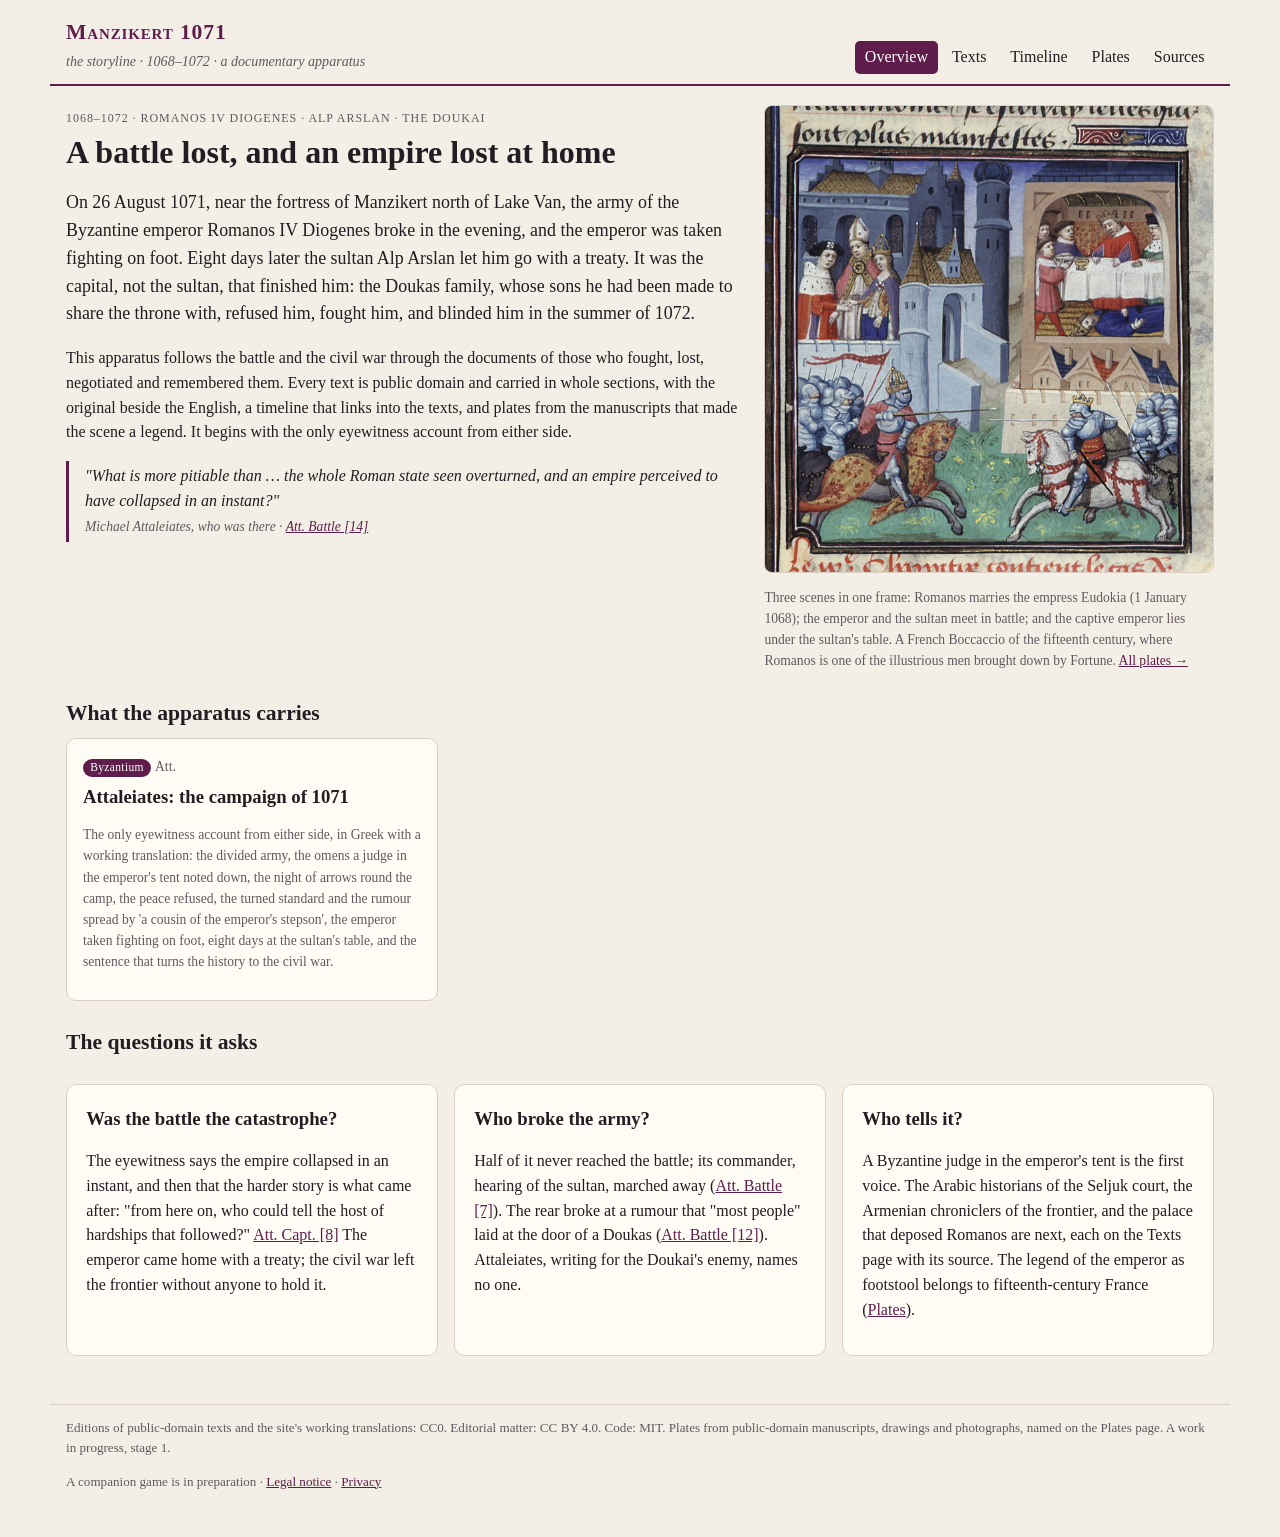
==== index.html @ afc09e72 "Stage 1: Attaleiates on the campaign of 1071, timeline, plates The eyewitness account of Michael Att" ====
<!doctype html>
<html lang="en">
<head>
<meta charset="utf-8">
<meta name="viewport" content="width=device-width, initial-scale=1">
<title>Manzikert 1071</title>
<meta name="description" content="A documentary apparatus for the battle of Manzikert (1071) and the Byzantine civil war that followed: public-domain sources, Byzantine, Arabic and Armenian, with the original beside the English, a timeline and plates.">
<meta property="og:type" content="website">
<meta property="og:title" content="Manzikert 1071">
<meta property="og:description" content="The battle of 1071 and the civil war that followed, in public-domain sources with the original beside the English: the eyewitness Attaleiates first, the Arabic and Armenian voices next.">
<meta name="twitter:card" content="summary_large_image">
<link rel="stylesheet" href="style.css">
<link rel="icon" type="image/jpeg" href="assets/plates/seal_t.jpg">
</head>
<body>
<header class="top">
  <a class="brand" href="#/">
    <strong>Manzikert 1071</strong>
    <em>the storyline · 1068–1072 · a documentary apparatus</em>
  </a>
  <nav>
    <a href="#/">Overview</a>
    <a href="#/texts">Texts</a>
    <a href="#/compare" id="navCompare" hidden>Compare</a>
    <a href="#/timeline">Timeline</a>
    <a href="#/plates">Plates</a>
    <a href="#/sources">Sources</a>
  </nav>
</header>
<main id="view" aria-live="polite"></main>
<footer>
  <p>Editions of public-domain texts and the site's working translations: CC0. Editorial matter: CC BY 4.0. Code: MIT.
  Plates from public-domain manuscripts, drawings and photographs, named on the Plates page. A work in progress, stage 1.</p>
  <p>A companion game is in preparation · <a href="legal.html#notice">Legal notice</a> · <a href="legal.html#privacy">Privacy</a></p>
</footer>
<script src="app.js"></script>
</body>
</html>
---- style.css ----
:root{
  --paper:#f4efe6; --panel:#fffcf6; --ink:#231c22; --ink2:#62585f; --line:#dacfc0;
  --red:#5e1d4a; --gold:#8a6d2f; --sea:#2f5d62;
  --byzantium:#5e1d4a; --seljuk:#2f5d62; --armenian:#9a4a24; --syriac:#5a6b3a; --reception:#7a7064;
  --serif:"Iowan Old Style","Palatino Linotype",Palatino,"Book Antiqua",Georgia,serif;
}
*{box-sizing:border-box}
body{margin:0; background:var(--paper); color:var(--ink); font-family:var(--serif); line-height:1.55}
a{color:var(--red)}
.top{display:flex; justify-content:space-between; align-items:flex-end; flex-wrap:wrap; gap:.6rem 1.5rem;
  max-width:1180px; margin:0 auto; padding:1rem 16px .6rem; border-bottom:2px solid var(--red)}
.brand{text-decoration:none; color:inherit}
.brand strong{display:block; font-size:1.35rem; color:var(--red); font-variant:small-caps; letter-spacing:.04em}
.brand em{font-size:.88rem; color:var(--ink2)}
.top nav{display:flex; gap:.3rem; flex-wrap:wrap}
.top nav a{text-decoration:none; color:var(--ink); padding:.25rem .6rem; border-radius:5px}
.top nav a.on{background:var(--red); color:#fff}
main{max-width:1180px; margin:0 auto; padding:1.2rem 16px 2rem}
footer{max-width:1180px; margin:0 auto; padding:0 16px 2rem; font-size:.82rem; color:var(--ink2); border-top:1px solid var(--line)}
h1{font-size:2rem; margin:.2rem 0 .6rem; line-height:1.2}
h2{font-size:1.35rem; margin:1.6rem 0 .5rem}
h3{margin:.2rem 0 .3rem}
.lede{font-size:1.12rem; max-width:48rem}
.fine{font-size:.85rem; color:var(--ink2)}
.tag{font-size:.75rem; letter-spacing:.08em; text-transform:uppercase; color:var(--ink2)}
.panel{background:var(--panel); border:1px solid var(--line); border-radius:10px; padding:1rem 1.2rem; margin:1rem 0}
.readable{max-width:44rem}
.grid{display:grid; gap:1rem}
.g2{grid-template-columns:repeat(auto-fill,minmax(300px,1fr))}
.g4{grid-template-columns:repeat(auto-fill,minmax(210px,1fr))}
.card{background:var(--panel); border:1px solid var(--line); border-radius:10px; padding:.9rem 1rem; text-decoration:none; color:inherit; display:block}
a.card:hover{border-color:var(--red)}
.card.planned{opacity:.72; border-style:dashed}
.side{display:inline-block; font-size:.72rem; padding:0 .45rem; border-radius:99px; color:#fff; letter-spacing:.03em}
.side.byzantium{background:var(--byzantium)} .side.seljuk{background:var(--seljuk)} .side.armenian{background:var(--armenian)}
.side.syriac{background:var(--syriac)} .side.reception{background:var(--reception)}
.hero{display:grid; grid-template-columns:minmax(0,1.5fr) minmax(0,1fr); gap:1.5rem; align-items:start}
.hero img{width:100%; border-radius:8px; border:1px solid var(--line)}
figure{margin:0}
figcaption{font-size:.85rem; color:var(--ink2); margin-top:.4rem}
.quote{border-left:3px solid var(--red); padding:.2rem 0 .2rem 1rem; margin:1rem 0; font-style:italic}
/* reader */
.toc{display:flex; flex-wrap:wrap; gap:.4rem; margin:.6rem 0 1rem}
.toc a{border:1px solid var(--line); border-radius:6px; padding:.2rem .6rem; text-decoration:none; color:var(--ink); background:var(--panel); font-size:.9rem}
.toc a.on{border-color:var(--red); background:var(--red); color:#fff}
.langbar{display:flex; gap:.3rem; margin:.4rem 0 1rem}
.langbar button{font:inherit; font-size:.85rem; background:var(--panel); border:1px solid var(--line); border-radius:6px; padding:.2rem .7rem; cursor:pointer}
.langbar button.on{background:var(--ink); color:var(--paper); border-color:var(--ink)}
.unit{display:grid; grid-template-columns:4.6rem minmax(0,1fr); gap:.3rem .8rem; padding:.55rem 0; border-bottom:1px dotted var(--line)}
.unit .num{font-size:.78rem; color:var(--ink2); text-align:right; padding-top:.2rem}
.unit .num a{color:inherit; text-decoration:none}
.unit .pg{display:block; font-size:.7rem; line-height:1.25; margin-top:.3rem; color:var(--ink2); opacity:.85}
.unit.hl{background:#efdfe6}
.unit .cols{display:grid; grid-template-columns:1fr 1fr; gap:1.2rem}
.unit .cols.one{grid-template-columns:1fr}
.unit .orig{color:var(--ink2)}
.unit .orig[lang=grc]{font-family:"Gentium Plus","Gentium Book Plus","Palatino Linotype","GFS Didot","Times New Roman",serif; color:var(--ink); font-size:1.02em; line-height:1.6}
.unit.label .text{font-variant:small-caps; letter-spacing:.03em; font-weight:600; color:var(--red)}
.unit h4{margin:0 0 .3rem; font-size:.95rem; color:var(--red)}
.unit .text,.unit .orig{white-space:pre-line}
.unit .orig[dir=rtl]{font-family:"Traditional Arabic","Sakkal Majalla","Noto Naskh Arabic","Geeza Pro",serif; font-size:1.3em; line-height:1.9; color:var(--ink)}
.unit .translit{margin-top:.5rem; font-size:.88em; font-style:italic; color:var(--ink2)}
.note{grid-column:2; font-size:.84rem; color:var(--ink2); border-left:2px solid var(--gold); padding-left:.6rem}
.hinweis{font-size:.9rem}
/* timeline */
.tl{position:relative; margin:1rem 0 0 .6rem; padding-left:1.4rem; border-left:2px solid var(--line)}
.st{position:relative; margin:0 0 1.2rem; display:grid; grid-template-columns:minmax(0,1fr) 140px; gap:1rem; align-items:start}
.st::before{content:""; position:absolute; left:-1.95rem; top:.35rem; width:12px; height:12px; border-radius:50%; background:var(--c,var(--ink)); border:2px solid var(--paper)}
.st .d{font-size:.82rem; color:var(--ink2)}
.st img{width:140px; border-radius:6px; border:1px solid var(--line)}
.st p{margin:.2rem 0}
.legend{display:flex; flex-wrap:wrap; gap:.4rem}
/* plates */
.plate img{width:100%; border-radius:6px; border:1px solid var(--line); background:#fff}
.lightbox{position:fixed; inset:0; background:rgba(20,16,12,.85); display:flex; align-items:center; justify-content:center; padding:16px; z-index:10}
.lightbox img{max-width:100%; max-height:86vh; border-radius:6px}
.lightbox .cap{color:#f5efe2; max-width:44rem; font-size:.9rem; margin-top:.6rem}
.lightbox figure{text-align:center}
/* compare */
.cmp{display:grid; gap:1rem; margin-top:1rem}
.cmp.n2{grid-template-columns:1fr 1fr}
.cmp.n3{grid-template-columns:repeat(3,minmax(0,1fr))}
.cmp.n4{grid-template-columns:1fr 1fr}
.voice{background:var(--panel); border:1px solid var(--line); border-radius:10px; padding:.8rem 1rem}
.vhead{border-bottom:1px solid var(--line); padding-bottom:.5rem; margin-bottom:.5rem}
.vunit{margin:.7rem 0}
.vunit .text{white-space:pre-line}
@media (max-width:760px){
  .cmp.n2,.cmp.n3,.cmp.n4{grid-template-columns:1fr}
  .hero{grid-template-columns:1fr}
  .unit .cols{grid-template-columns:1fr}
  .st{grid-template-columns:1fr}
  .st img{width:110px}
  h1{font-size:1.6rem}
}
@media (prefers-color-scheme: dark){
  :root:not([data-theme="light"]){--paper:#1c171b; --panel:#262026; --ink:#ece4ea; --ink2:#b3a8b0; --line:#43383f; --red:#d59ac2}
  :root:not([data-theme="light"]) .unit.hl{background:#3a2a35}
  :root:not([data-theme="light"]) .top nav a.on, :root:not([data-theme="light"]) .toc a.on{color:#1c171b}
}
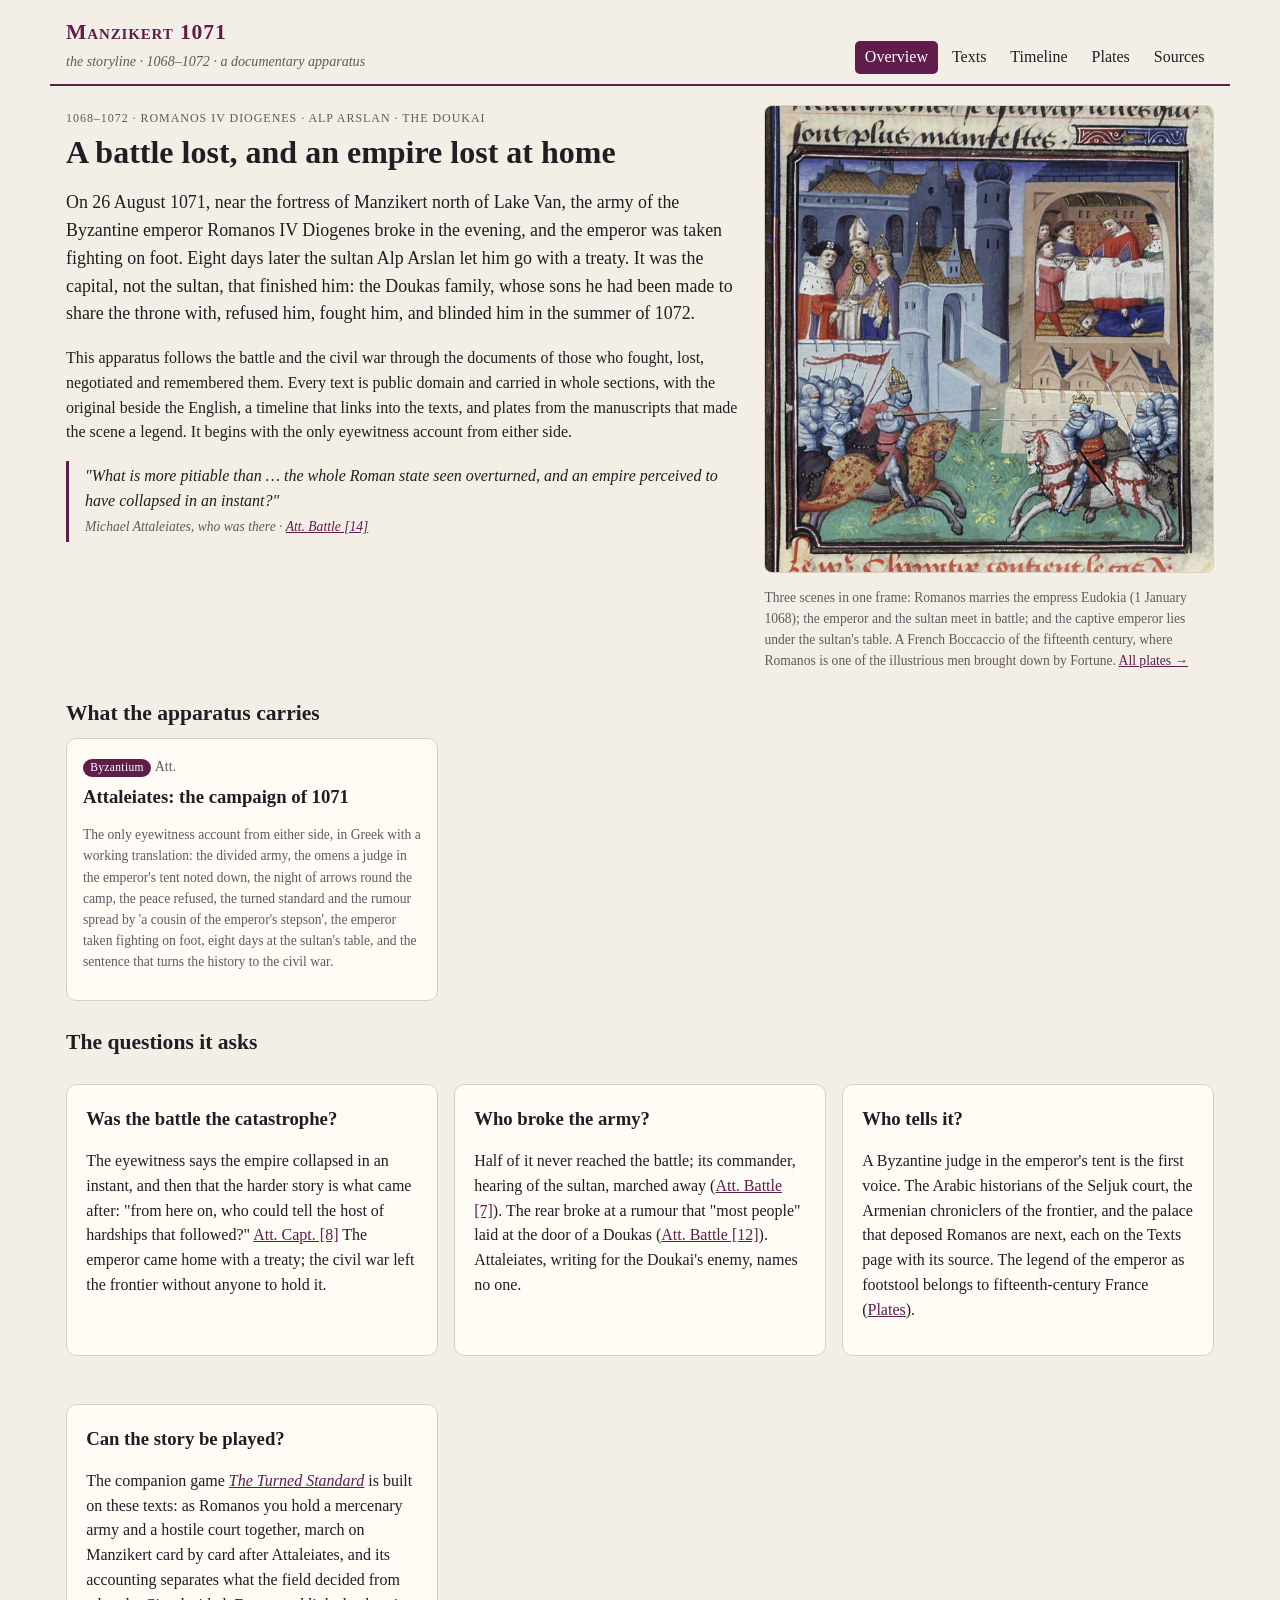
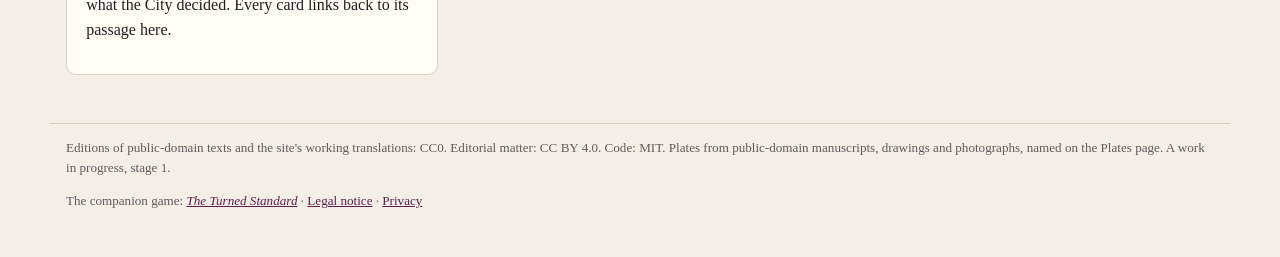
==== commit e0a708dc: "Link the companion game; link-preview URL and image Co-Authored-By: Claude Opus 5.5 <noreply@anthrop" ====
--- a/index.html
+++ b/index.html
@@ -6,6 +6,8 @@
 <title>Manzikert 1071</title>
 <meta name="description" content="A documentary apparatus for the battle of Manzikert (1071) and the Byzantine civil war that followed: public-domain sources, Byzantine, Arabic and Armenian, with the original beside the English, a timeline and plates.">
 <meta property="og:type" content="website">
+<meta property="og:url" content="https://manzikert-1071-the-storyline.netlify.app/">
+<meta property="og:image" content="https://manzikert-1071-the-storyline.netlify.app/assets/plates/fr236.jpg">
 <meta property="og:title" content="Manzikert 1071">
 <meta property="og:description" content="The battle of 1071 and the civil war that followed, in public-domain sources with the original beside the English: the eyewitness Attaleiates first, the Arabic and Armenian voices next.">
 <meta name="twitter:card" content="summary_large_image">
@@ -31,7 +33,7 @@
 <footer>
   <p>Editions of public-domain texts and the site's working translations: CC0. Editorial matter: CC BY 4.0. Code: MIT.
   Plates from public-domain manuscripts, drawings and photographs, named on the Plates page. A work in progress, stage 1.</p>
-  <p>A companion game is in preparation · <a href="legal.html#notice">Legal notice</a> · <a href="legal.html#privacy">Privacy</a></p>
+  <p>The companion game: <a href="https://manzikert-1071-the-game.netlify.app/" target="_blank" rel="noopener"><em>The Turned Standard</em></a> · <a href="legal.html#notice">Legal notice</a> · <a href="legal.html#privacy">Privacy</a></p>
 </footer>
 <script src="app.js"></script>
 </body>
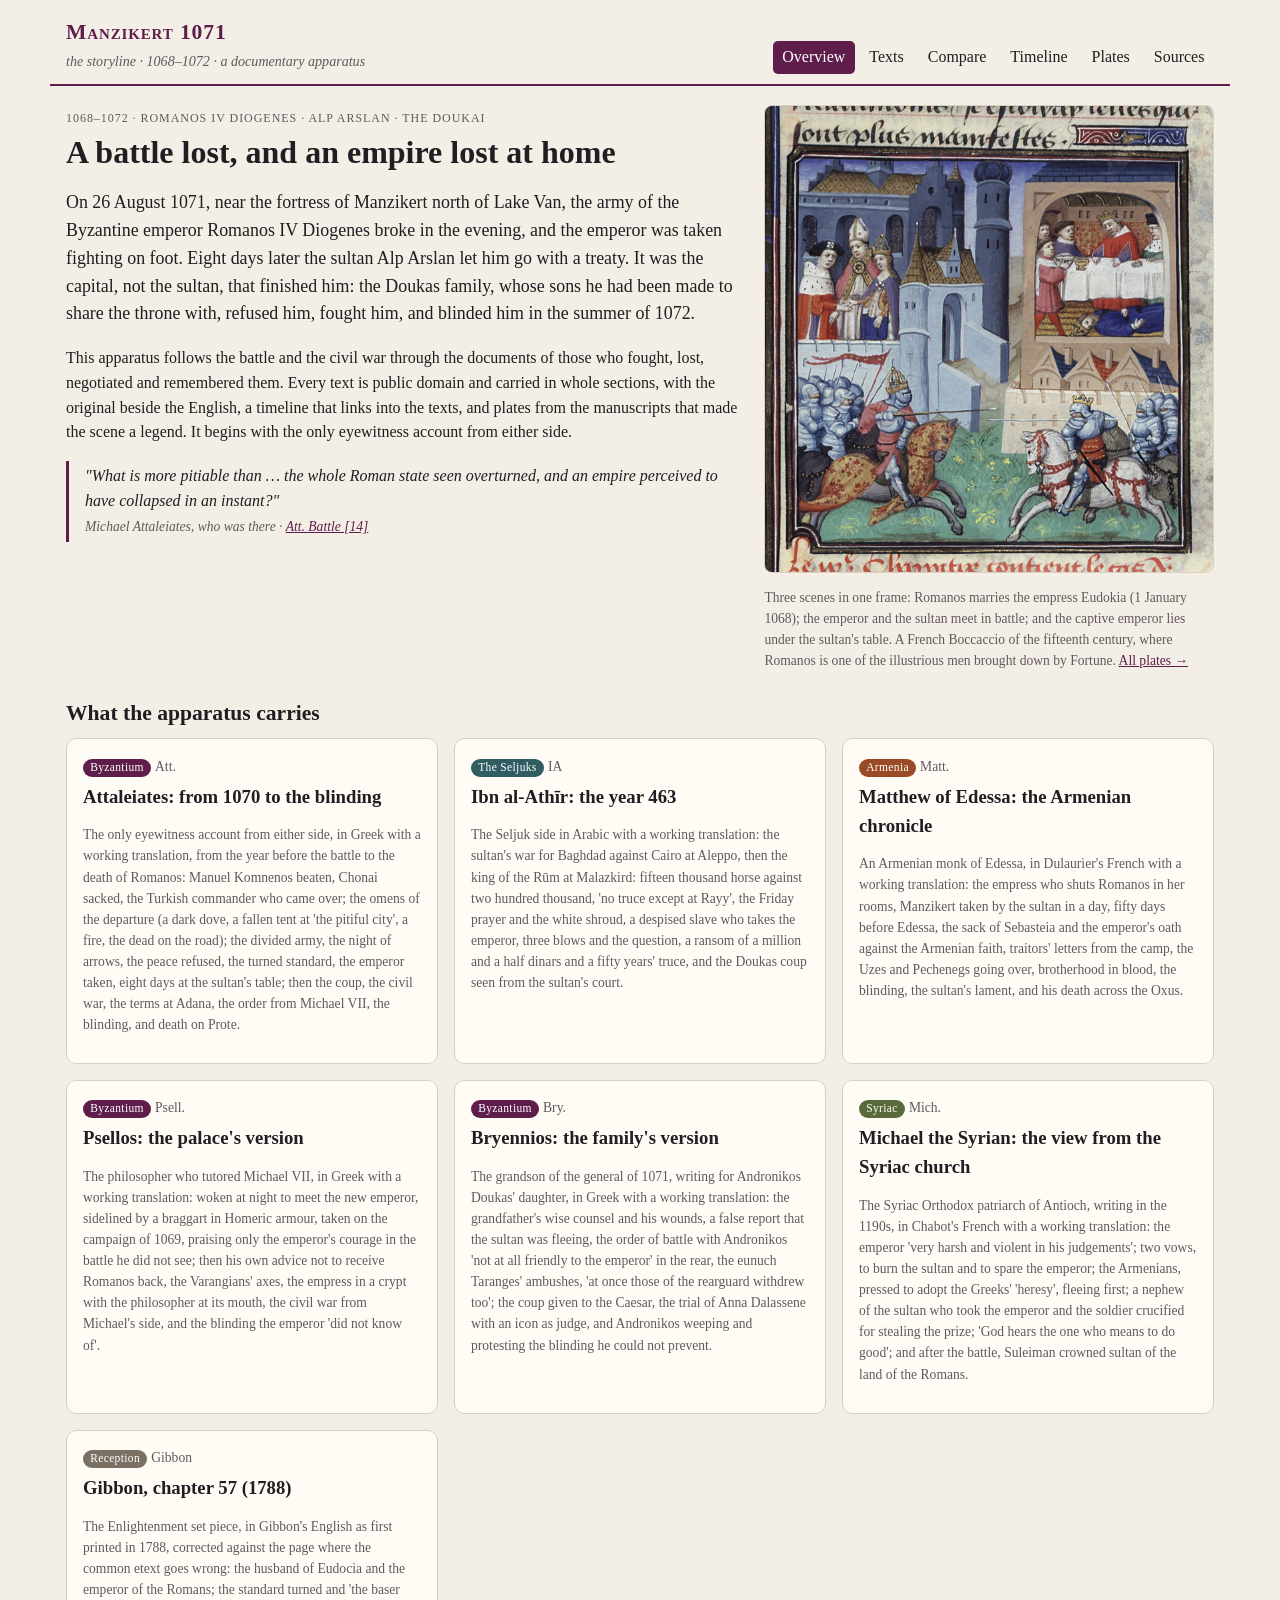
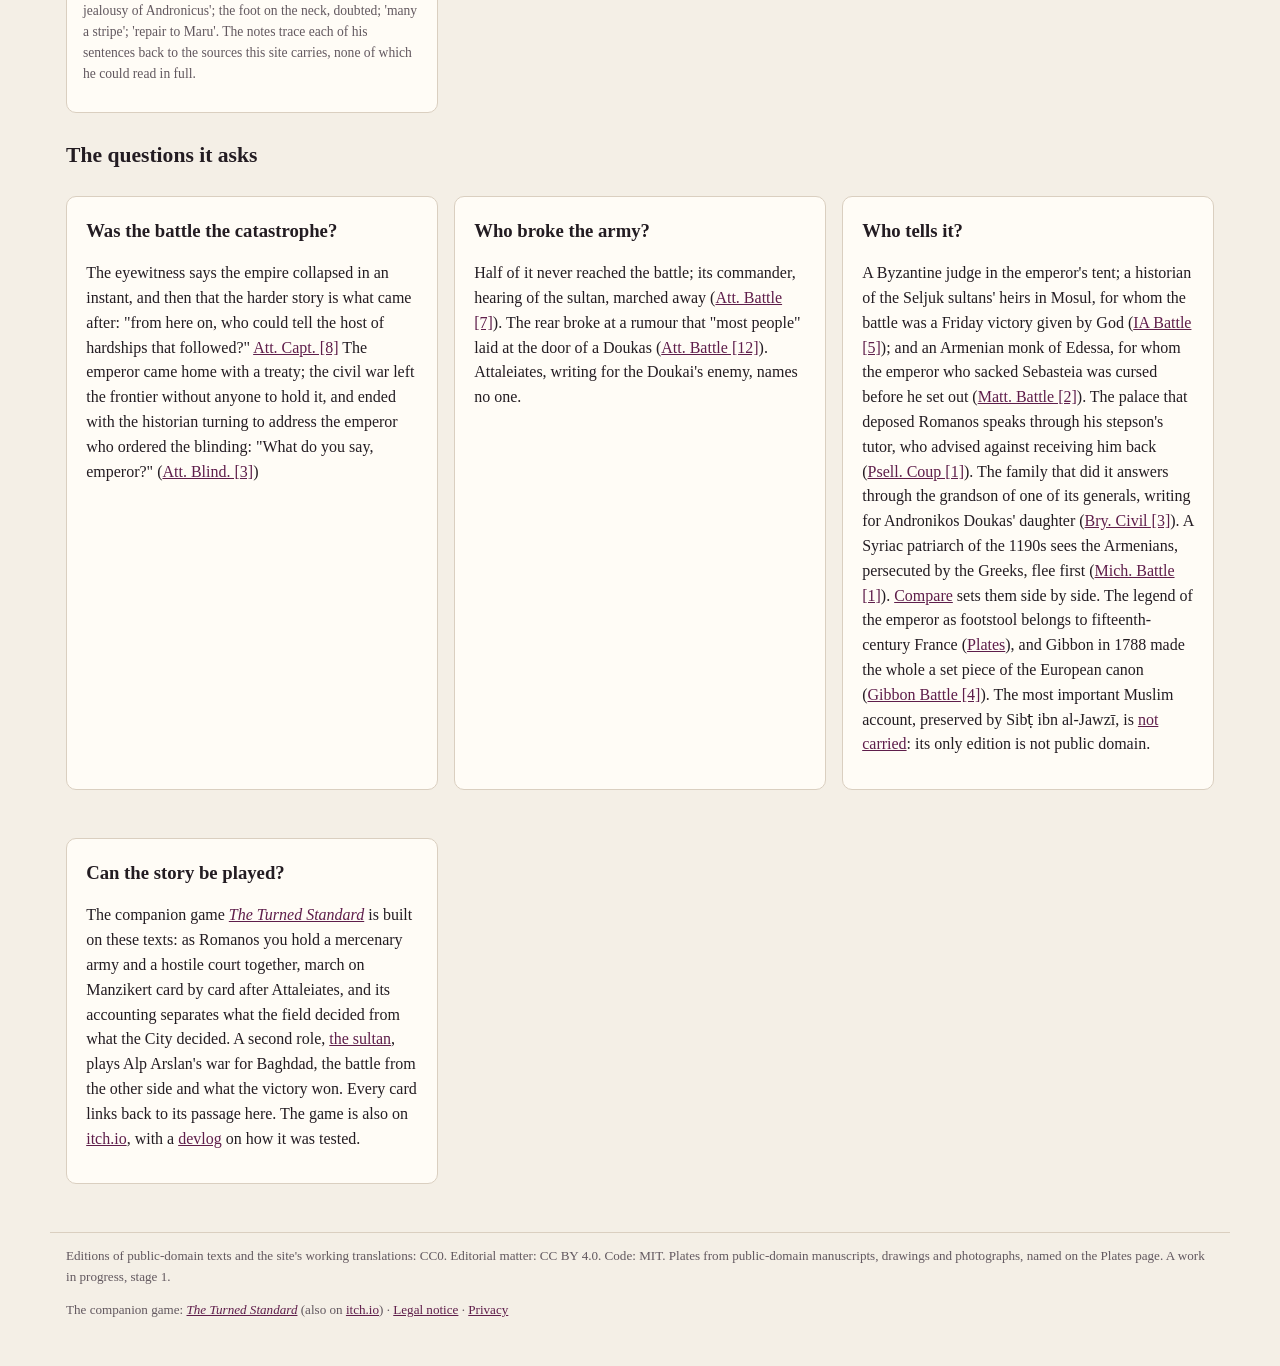
==== commit 06e1acb6: "Link the game's itch.io page and devlog Co-Authored-By: Claude Opus 5.5 <noreply@anthropic.com>" ====
--- a/index.html
+++ b/index.html
@@ -33,7 +33,7 @@
 <footer>
   <p>Editions of public-domain texts and the site's working translations: CC0. Editorial matter: CC BY 4.0. Code: MIT.
   Plates from public-domain manuscripts, drawings and photographs, named on the Plates page. A work in progress, stage 1.</p>
-  <p>The companion game: <a href="https://manzikert-1071-the-game.netlify.app/" target="_blank" rel="noopener"><em>The Turned Standard</em></a> · <a href="legal.html#notice">Legal notice</a> · <a href="legal.html#privacy">Privacy</a></p>
+  <p>The companion game: <a href="https://manzikert-1071-the-game.netlify.app/" target="_blank" rel="noopener"><em>The Turned Standard</em></a> (also on <a href="https://leofassb.itch.io/the-turned-standard" target="_blank" rel="noopener">itch.io</a>) · <a href="legal.html#notice">Legal notice</a> · <a href="legal.html#privacy">Privacy</a></p>
 </footer>
 <script src="app.js"></script>
 </body>
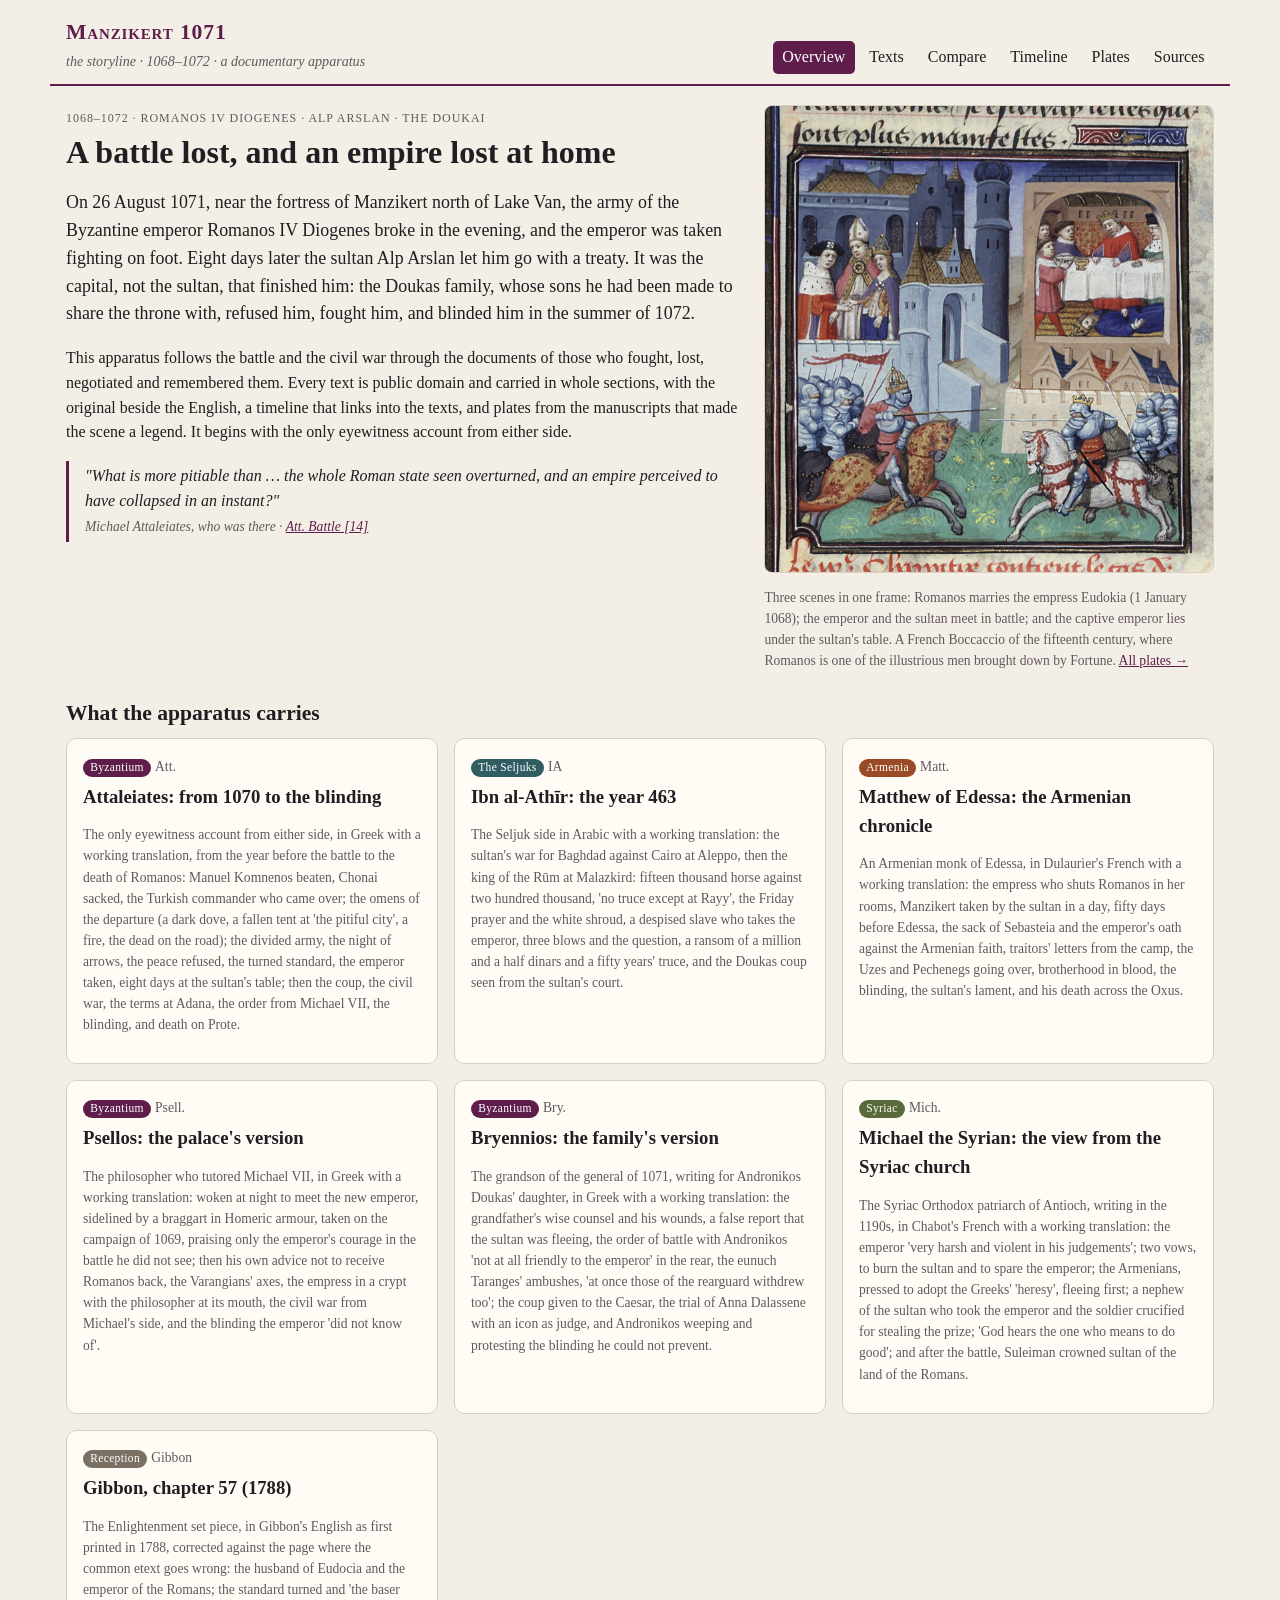
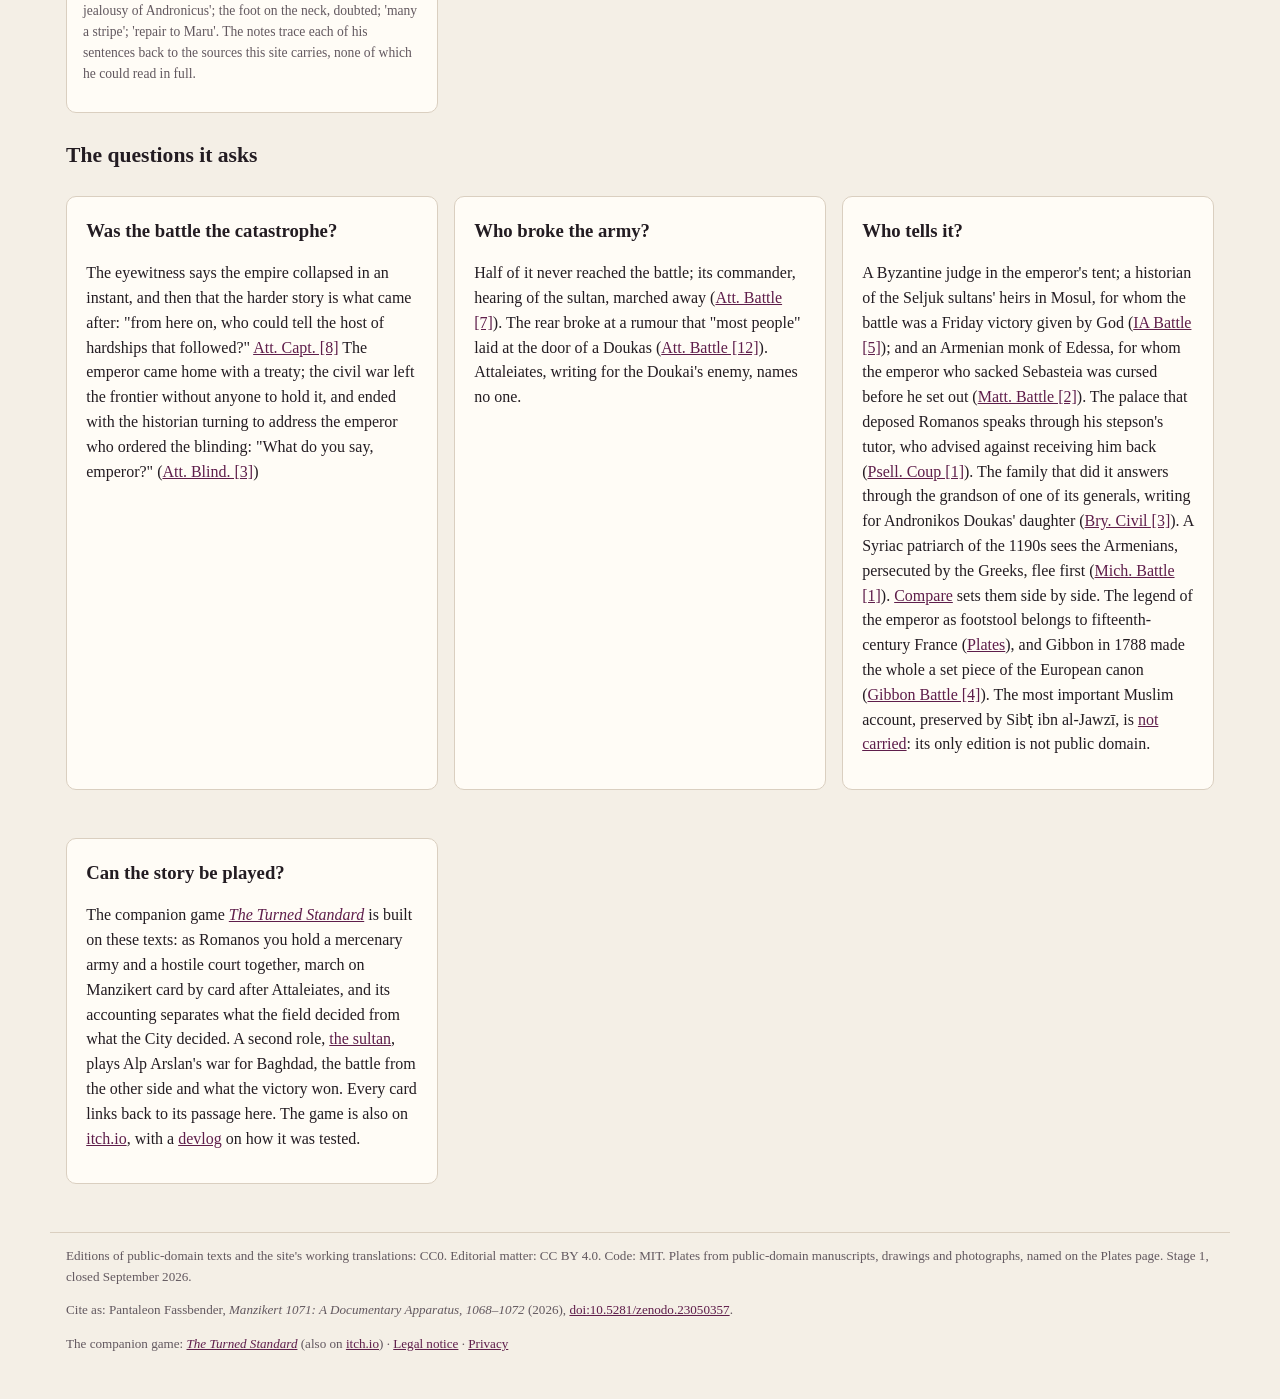
==== commit c61d53c5: "DOI: concept 10.5281/zenodo.23050357, v1.0.0 10.5281/zenodo.23050358 Co-Authored-By: Claude Opus 5.5" ====
--- a/index.html
+++ b/index.html
@@ -32,7 +32,8 @@
 <main id="view" aria-live="polite"></main>
 <footer>
   <p>Editions of public-domain texts and the site's working translations: CC0. Editorial matter: CC BY 4.0. Code: MIT.
-  Plates from public-domain manuscripts, drawings and photographs, named on the Plates page. A work in progress, stage 1.</p>
+  Plates from public-domain manuscripts, drawings and photographs, named on the Plates page. Stage 1, closed September 2026.</p>
+  <p>Cite as: Pantaleon Fassbender, <em>Manzikert 1071: A Documentary Apparatus, 1068–1072</em> (2026), <a href="https://doi.org/10.5281/zenodo.23050357">doi:10.5281/zenodo.23050357</a>.</p>
   <p>The companion game: <a href="https://manzikert-1071-the-game.netlify.app/" target="_blank" rel="noopener"><em>The Turned Standard</em></a> (also on <a href="https://leofassb.itch.io/the-turned-standard" target="_blank" rel="noopener">itch.io</a>) · <a href="legal.html#notice">Legal notice</a> · <a href="legal.html#privacy">Privacy</a></p>
 </footer>
 <script src="app.js"></script>
